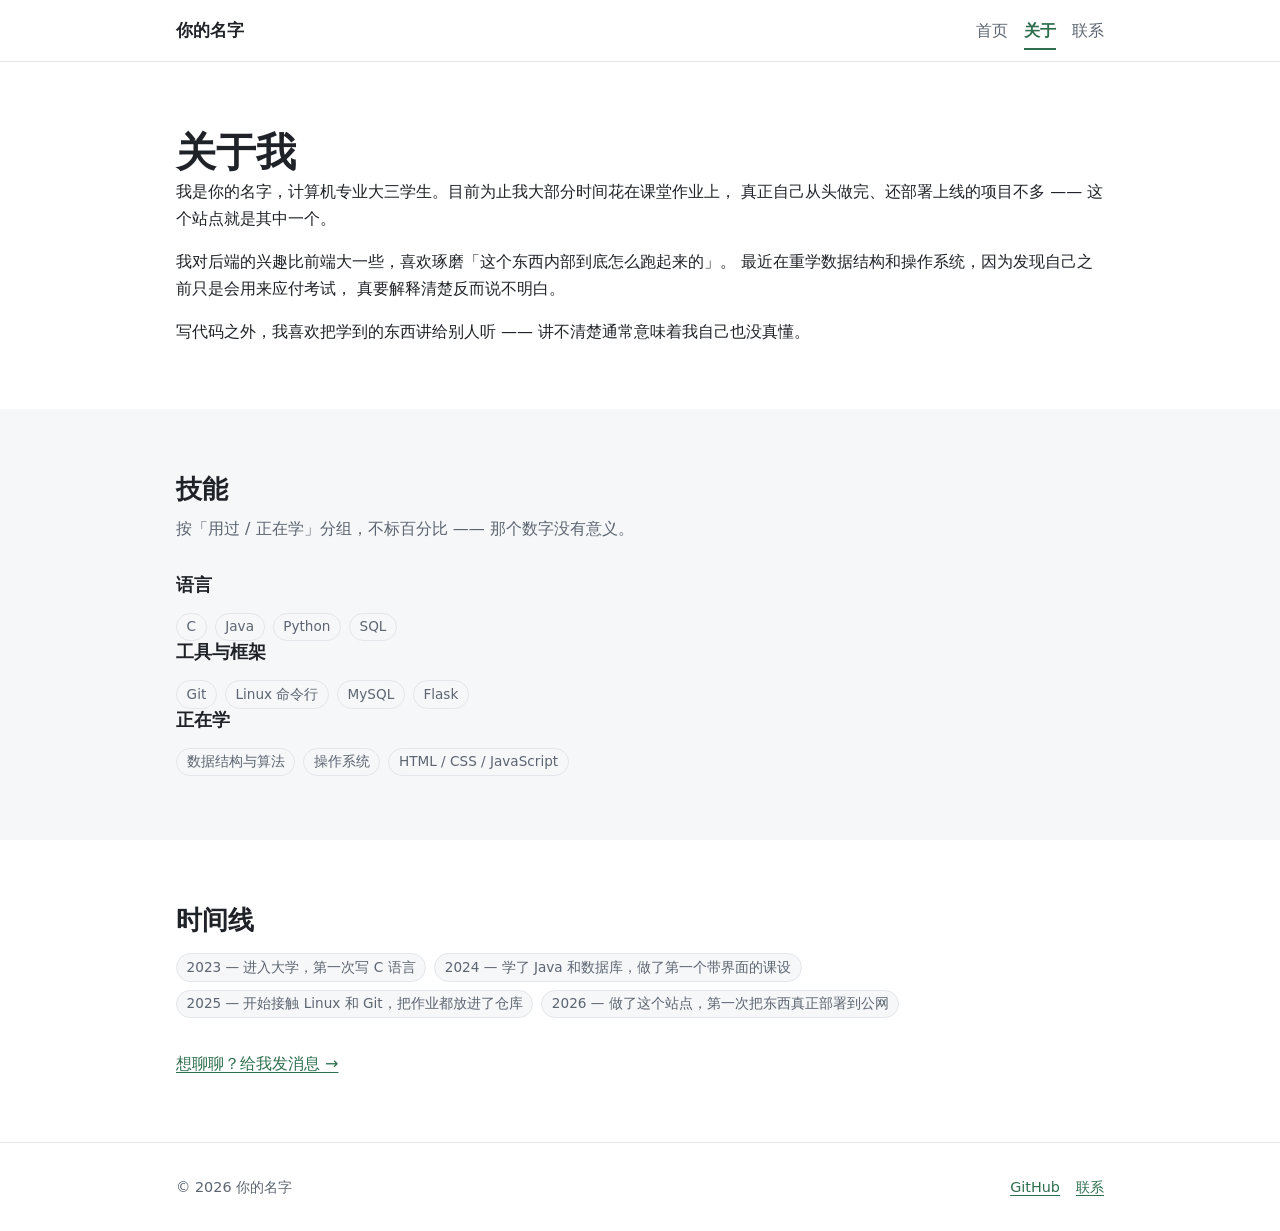
==== about.html @ db7c6207 "Build personal portfolio site: three pages, shared stylesheet, minimal JS Replace the placeholder in" ====
<!DOCTYPE html>
<html lang="zh-CN">
<head>
  <meta charset="UTF-8">
  <meta name="viewport" content="width=device-width, initial-scale=1">
  <title>关于 — 你的名字</title>
  <meta name="description" content="关于你的名字：计算机专业大三学生，正在学习什么、做过什么。">
  <link rel="icon" href="favicon.svg">
  <link rel="stylesheet" href="styles/main.css">
  <script defer src="js/main.js"></script>
</head>
<body>
  <a class="skip-link" href="#main">跳到主要内容</a>

  <!-- NAV: 三页保持一致 -->
  <header class="site-header">
    <div class="container header-inner">
      <a class="brand" href="index.html">你的名字</a>

      <button class="nav-toggle" type="button" aria-expanded="false" aria-controls="site-nav">
        <span class="visually-hidden">切换导航菜单</span>
        <span class="nav-toggle-bar" aria-hidden="true"></span>
        <span class="nav-toggle-bar" aria-hidden="true"></span>
        <span class="nav-toggle-bar" aria-hidden="true"></span>
      </button>

      <nav class="nav" id="site-nav" aria-label="主导航">
        <ul class="nav-list">
          <li><a href="index.html">首页</a></li>
          <li><a href="about.html" aria-current="page">关于</a></li>
          <li><a href="contact.html">联系</a></li>
        </ul>
      </nav>
    </div>
  </header>

  <main id="main">
    <section class="section">
      <div class="container">
        <h1>关于我</h1>

        <!-- TODO: 全部换成你自己的话。别写得像简历模板，具体一点。 -->
        <p>
          我是你的名字，计算机专业大三学生。目前为止我大部分时间花在课堂作业上，
          真正自己从头做完、还部署上线的项目不多 —— 这个站点就是其中一个。
        </p>
        <p>
          我对后端的兴趣比前端大一些，喜欢琢磨「这个东西内部到底怎么跑起来的」。
          最近在重学数据结构和操作系统，因为发现自己之前只是会用来应付考试，
          真要解释清楚反而说不明白。
        </p>
        <p>
          写代码之外，我喜欢把学到的东西讲给别人听 —— 讲不清楚通常意味着我自己也没真懂。
        </p>
      </div>
    </section>

    <section class="section section-surface">
      <div class="container">
        <h2>技能</h2>
        <p class="section-lead">按「用过 / 正在学」分组，不标百分比 —— 那个数字没有意义。</p>

        <!-- TODO: 换成你真实学过的语言和工具，不会的就别写 -->
        <h3>语言</h3>
        <ul class="tag-list">
          <li class="tag">C</li>
          <li class="tag">Java</li>
          <li class="tag">Python</li>
          <li class="tag">SQL</li>
        </ul>

        <h3>工具与框架</h3>
        <ul class="tag-list">
          <li class="tag">Git</li>
          <li class="tag">Linux 命令行</li>
          <li class="tag">MySQL</li>
          <li class="tag">Flask</li>
        </ul>

        <h3>正在学</h3>
        <ul class="tag-list">
          <li class="tag">数据结构与算法</li>
          <li class="tag">操作系统</li>
          <li class="tag">HTML / CSS / JavaScript</li>
        </ul>
      </div>
    </section>

    <section class="section">
      <div class="container">
        <h2>时间线</h2>
        <!-- TODO: 换成你真实的经历，3~5 条即可。一条一行，不要写成长段落。 -->
        <ul class="tag-list">
          <li class="tag">2023 — 进入大学，第一次写 C 语言</li>
          <li class="tag">2024 — 学了 Java 和数据库，做了第一个带界面的课设</li>
          <li class="tag">2025 — 开始接触 Linux 和 Git，把作业都放进了仓库</li>
          <li class="tag">2026 — 做了这个站点，第一次把东西真正部署到公网</li>
        </ul>

        <div class="btn-row">
          <a href="contact.html">想聊聊？给我发消息 →</a>
        </div>
      </div>
    </section>
  </main>

  <!-- FOOTER: 三页保持一致 -->
  <footer class="site-footer">
    <div class="container footer-inner">
      <p>© <span id="year">2026</span> 你的名字</p>
      <ul class="footer-links">
        <li><a href="https://github.com/xchs-666">GitHub</a></li>
        <li><a href="contact.html">联系</a></li>
      </ul>
    </div>
  </footer>
</body>
</html>
---- styles/main.css ----
/* ==========================================================================
   1. Reset & base
   ========================================================================== */

*,
*::before,
*::after {
  box-sizing: border-box;
}

html {
  -webkit-text-size-adjust: 100%;
}

body,
h1, h2, h3, p, ul, figure {
  margin: 0;
}

ul {
  padding: 0;
  list-style: none;
}

img {
  max-width: 100%;
  display: block;
}


/* ==========================================================================
   2. Design tokens
   所有颜色、间距、字号都从这里取。改一处，全站跟着变。
   ========================================================================== */

:root {
  /* 颜色 */
  --color-bg:      #ffffff;
  --color-surface: #f6f7f9;
  --color-text:    #1f2328;
  --color-muted:   #5c6570;
  --color-accent:  #2f6f4e;
  --color-border:  #e3e6ea;

  /* 字体 */
  --font-body: system-ui, -apple-system, "Segoe UI", Roboto,
               "Microsoft YaHei", Arial, sans-serif;

  /* 间距（尺码名比数字好读） */
  --space-sm: 0.5rem;
  --space-md: 1rem;
  --space-lg: 2rem;
  --space-xl: 4rem;

  /* 形状 */
  --max-width: 960px;
  --radius: 10px;
  --shadow: 0 1px 3px rgb(0 0 0 / 8%);
}


/* ==========================================================================
   3. Base elements
   ========================================================================== */

body {
  font-family: var(--font-body);
  font-size: 1rem;
  line-height: 1.7;
  color: var(--color-text);
  background: var(--color-bg);
}

h1, h2, h3 {
  line-height: 1.3;
  font-weight: 650;
}

h1 { font-size: 1.75rem; }
h2 { font-size: 1.4rem; }
h3 { font-size: 1.1rem; }

p + p {
  margin-top: var(--space-md);
}

a {
  color: var(--color-accent);
  text-decoration-thickness: 1px;
  text-underline-offset: 3px;
}

a:hover {
  text-decoration-thickness: 2px;
}

/* 键盘聚焦时给个明确的视觉反馈 */
:focus-visible {
  outline: 3px solid var(--color-accent);
  outline-offset: 2px;
  border-radius: 3px;
}


/* ==========================================================================
   4. Layout
   ========================================================================== */

.container {
  max-width: var(--max-width);
  margin: 0 auto;
  padding: 0 var(--space-md);
}

.section {
  padding: var(--space-xl) 0;
}

.section-surface {
  background: var(--color-surface);
}

.section-lead {
  color: var(--color-muted);
  margin-top: var(--space-sm);
  margin-bottom: var(--space-lg);
}

/* 一行代码搞定响应式列数：手机 1 列、平板 2 列、桌面 3 列，不用写媒体查询 */
.project-grid {
  display: grid;
  grid-template-columns: repeat(auto-fit, minmax(260px, 1fr));
  gap: var(--space-lg);
}


/* ==========================================================================
   5. Components
   ========================================================================== */

/* --- 跳转链接：平时藏起来，Tab 聚焦时出现 --- */
.skip-link {
  position: absolute;
  left: -9999px;
  top: 0;
  z-index: 10;
  padding: var(--space-sm) var(--space-md);
  background: var(--color-accent);
  color: #fff;
  text-decoration: none;
}

.skip-link:focus {
  left: 0;
}

/* --- 页头 --- */
.site-header {
  border-bottom: 1px solid var(--color-border);
  background: var(--color-bg);
}

.header-inner {
  display: flex;
  align-items: center;
  justify-content: space-between;
  flex-wrap: wrap;
  gap: var(--space-sm);
  padding-top: var(--space-md);
  padding-bottom: var(--space-md);
}

.brand {
  font-weight: 650;
  font-size: 1.05rem;
  color: var(--color-text);
  text-decoration: none;
}

/* --- 导航 --- */
.nav-list {
  display: flex;
  gap: var(--space-md);
}

.nav-list a {
  color: var(--color-muted);
  text-decoration: none;
  padding: var(--space-sm) 0;
}

.nav-list a:hover {
  color: var(--color-text);
}

/* 当前页高亮：靠 HTML 里的 aria-current，不需要 JS */
.nav-list a[aria-current="page"] {
  color: var(--color-accent);
  font-weight: 650;
  border-bottom: 2px solid var(--color-accent);
}

/* --- 汉堡按钮：手机上显示，桌面隐藏 --- */
.nav-toggle {
  display: inline-flex;
  flex-direction: column;
  justify-content: center;
  gap: 5px;
  width: 44px;
  height: 44px;
  padding: 0 10px;
  background: none;
  border: 1px solid var(--color-border);
  border-radius: var(--radius);
  cursor: pointer;
}

.nav-toggle-bar {
  display: block;
  height: 2px;
  background: var(--color-text);
  border-radius: 2px;
}

/* --- Hero --- */
.hero {
  padding: var(--space-xl) 0;
}

.hero-inner {
  display: flex;
  flex-direction: column;
  gap: var(--space-lg);
  align-items: flex-start;
}

.hero-lead {
  margin-top: var(--space-md);
  color: var(--color-muted);
  max-width: 46ch;
}

/* 用首字母占位，避免第一版依赖图片文件 */
.avatar {
  display: grid;
  place-items: center;
  width: 96px;
  height: 96px;
  flex-shrink: 0;
  border-radius: 50%;
  background: var(--color-accent);
  color: #fff;
  font-weight: 650;
  font-size: 1.5rem;
  letter-spacing: 1px;
}

/* --- 按钮 --- */
.btn-row {
  display: flex;
  flex-wrap: wrap;
  gap: var(--space-sm);
  margin-top: var(--space-lg);
}

.btn {
  display: inline-block;
  padding: 0.6rem 1.2rem;
  border: 1px solid var(--color-accent);
  border-radius: var(--radius);
  background: var(--color-accent);
  color: #fff;
  text-decoration: none;
  font-weight: 600;
}

.btn:hover {
  opacity: 0.88;
}

.btn-ghost {
  background: transparent;
  color: var(--color-accent);
}

.btn-ghost:hover {
  background: var(--color-surface);
  opacity: 1;
}

/* --- 项目卡片 --- */
.project-card {
  display: flex;
  flex-direction: column;
  padding: var(--space-lg);
  border: 1px solid var(--color-border);
  border-radius: var(--radius);
  background: var(--color-bg);
  box-shadow: var(--shadow);
}

.project-card p {
  margin-top: var(--space-sm);
  color: var(--color-muted);
}

.tag-list {
  display: flex;
  flex-wrap: wrap;
  gap: var(--space-sm);
  margin-top: var(--space-md);
}

.tag {
  padding: 0.15rem 0.6rem;
  border-radius: 999px;
  background: var(--color-surface);
  border: 1px solid var(--color-border);
  color: var(--color-muted);
  font-size: 0.85rem;
  line-height: 1.6;
}

.card-links {
  display: flex;
  gap: var(--space-md);
  /* margin-top:auto 把链接压到卡片底部，卡片高度不齐时也能对齐 */
  margin-top: auto;
  padding-top: var(--space-md);
}

/* --- 联系列表 --- */
.contact-list {
  display: grid;
  gap: var(--space-md);
  margin-top: var(--space-lg);
}

.contact-list a {
  font-weight: 600;
}

/* --- 页脚 --- */
.site-footer {
  border-top: 1px solid var(--color-border);
  padding: var(--space-lg) 0;
  color: var(--color-muted);
  font-size: 0.9rem;
}

.footer-inner {
  display: flex;
  flex-wrap: wrap;
  gap: var(--space-sm) var(--space-md);
  align-items: center;
  justify-content: space-between;
}

.footer-links {
  display: flex;
  gap: var(--space-md);
}


/* ==========================================================================
   6. Utilities
   只有两个。工具类一旦多过组件类，你就是在手搓一个更差的 Tailwind。
   ========================================================================== */

.visually-hidden {
  position: absolute;
  width: 1px;
  height: 1px;
  padding: 0;
  margin: -1px;
  overflow: hidden;
  clip-path: inset(50%);
  white-space: nowrap;
}

.muted {
  color: var(--color-muted);
}


/* ==========================================================================
   7. Media queries
   全部集中在文件末尾，断点散乱时一眼可见。
   注意：媒体查询条件里不能用 var()，必须硬编码数字。
   ========================================================================== */

/* 640px：手机 / 桌面的分界。
   以下（基础规则里）导航折叠、汉堡显示、hero 纵向堆叠；
   以上恢复成横向。 */
@media (min-width: 640px) {
  h1 { font-size: 2.5rem; }
  h2 { font-size: 1.6rem; }

  .hero-inner {
    flex-direction: row-reverse;
    align-items: center;
    justify-content: space-between;
    gap: var(--space-xl);
  }

  .nav-toggle {
    display: none;
  }

  /* 桌面端导航始终可见，覆盖掉 JS 切换的 is-open 状态 */
  .nav {
    display: block;
  }
}

/* 640px 以下：导航默认收起，靠 .is-open 展开 */
@media (max-width: 639px) {
  .nav {
    display: none;
    width: 100%;
  }

  .nav.is-open {
    display: block;
  }

  .nav-list {
    flex-direction: column;
    gap: 0;
  }

  .nav-list a {
    display: block;
    padding: var(--space-sm) 0;
    border-bottom: 1px solid var(--color-border);
  }

  .nav-list a[aria-current="page"] {
    border-bottom-color: var(--color-border);
  }
}
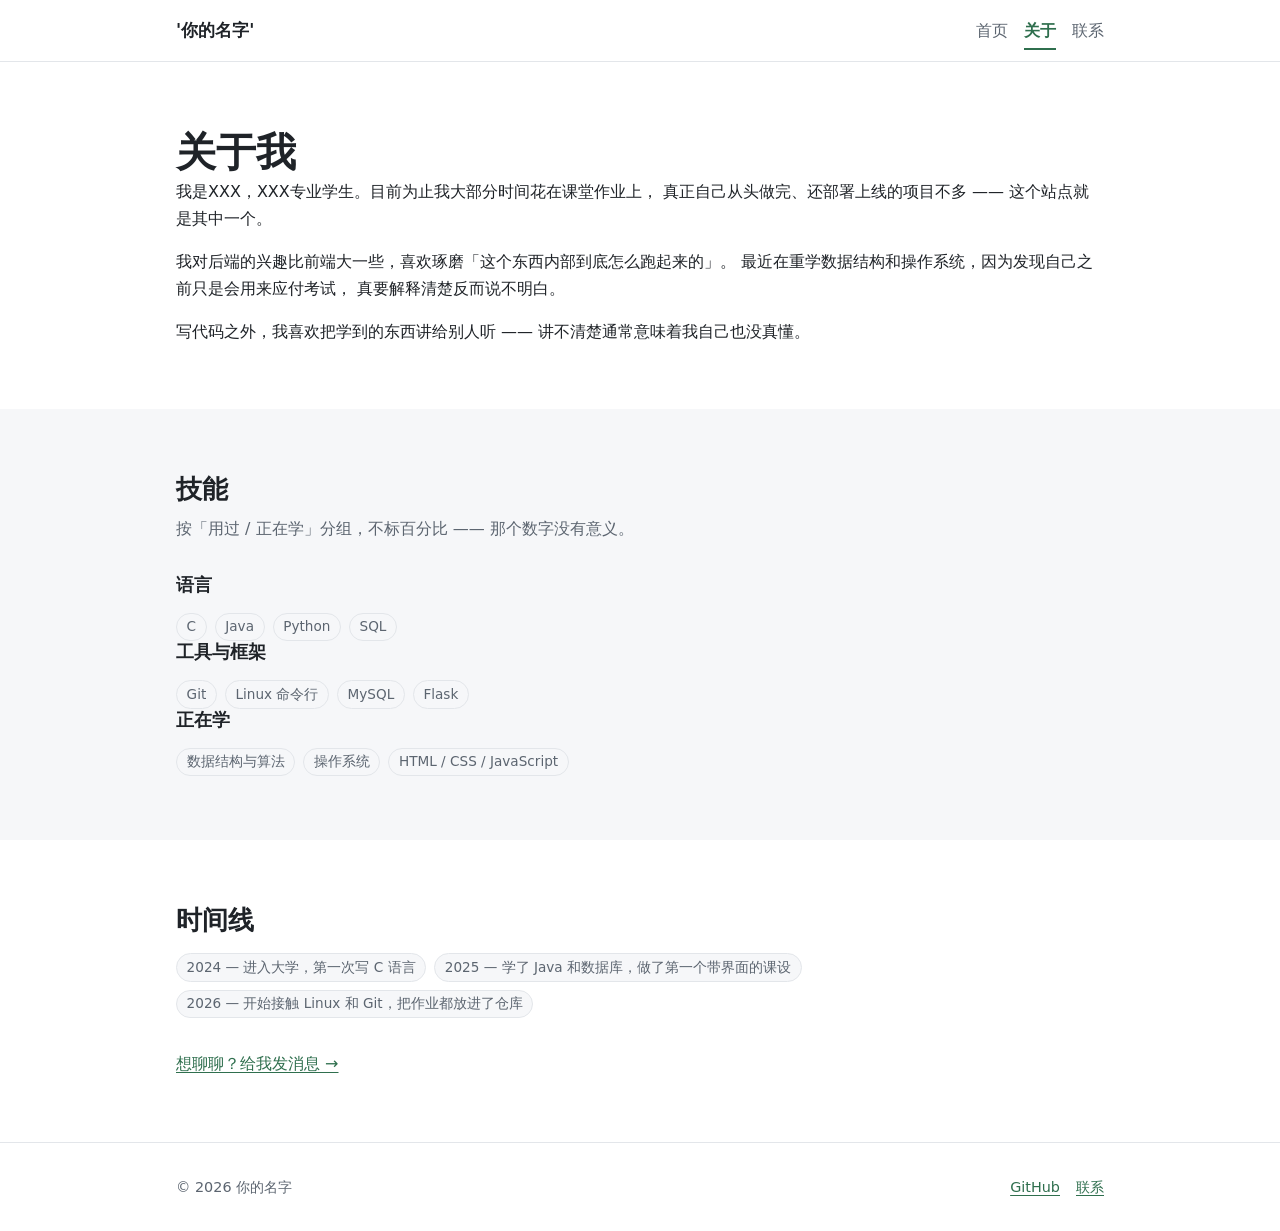
==== commit dc162c3d: "Update about page bio and timeline, adjust name in nav and footer" ====
--- a/about.html
+++ b/about.html
@@ -15,7 +15,7 @@
   <!-- NAV: 三页保持一致 -->
   <header class="site-header">
     <div class="container header-inner">
-      <a class="brand" href="index.html">你的名字</a>
+      <a class="brand" href="index.html">'你的名字'</a>
 
       <button class="nav-toggle" type="button" aria-expanded="false" aria-controls="site-nav">
         <span class="visually-hidden">切换导航菜单</span>
@@ -41,7 +41,7 @@
 
         <!-- TODO: 全部换成你自己的话。别写得像简历模板，具体一点。 -->
         <p>
-          我是你的名字，计算机专业大三学生。目前为止我大部分时间花在课堂作业上，
+          我是XXX，XXX专业学生。目前为止我大部分时间花在课堂作业上，
           真正自己从头做完、还部署上线的项目不多 —— 这个站点就是其中一个。
         </p>
         <p>
@@ -91,10 +91,9 @@
         <h2>时间线</h2>
         <!-- TODO: 换成你真实的经历，3~5 条即可。一条一行，不要写成长段落。 -->
         <ul class="tag-list">
-          <li class="tag">2023 — 进入大学，第一次写 C 语言</li>
-          <li class="tag">2024 — 学了 Java 和数据库，做了第一个带界面的课设</li>
-          <li class="tag">2025 — 开始接触 Linux 和 Git，把作业都放进了仓库</li>
-          <li class="tag">2026 — 做了这个站点，第一次把东西真正部署到公网</li>
+          <li class="tag">2024 — 进入大学，第一次写 C 语言</li>
+          <li class="tag">2025 — 学了 Java 和数据库，做了第一个带界面的课设</li>
+          <li class="tag">2026 — 开始接触 Linux 和 Git，把作业都放进了仓库</li>
         </ul>
 
         <div class="btn-row">
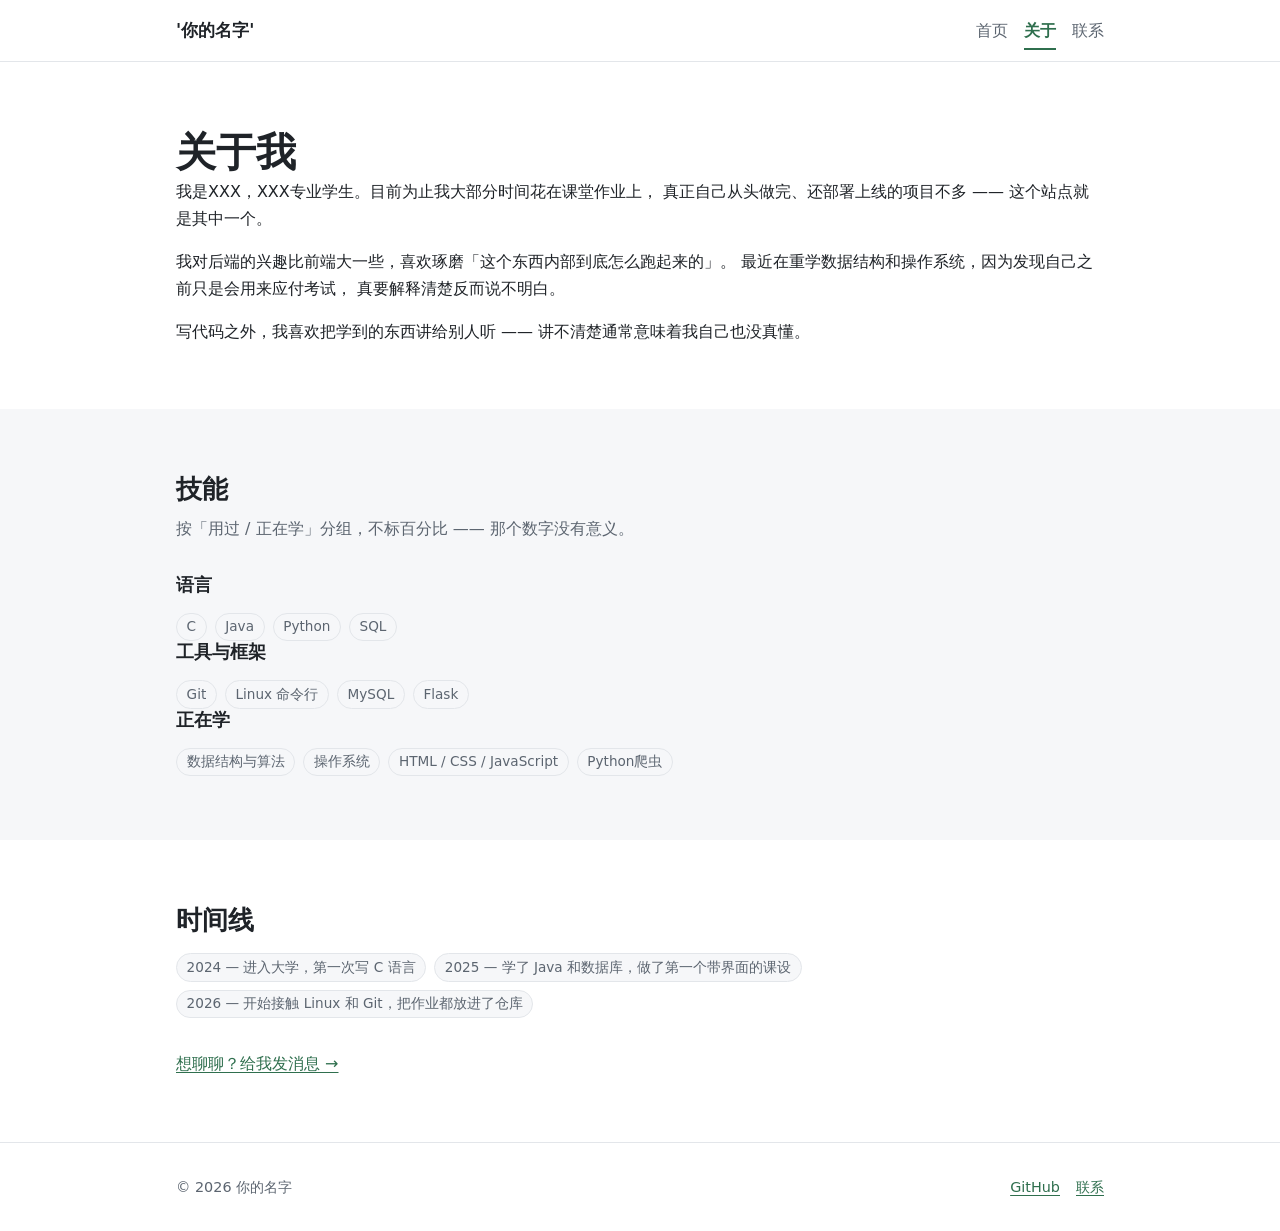
==== commit 95a2a7d0: "添加了正在学Python爬虫" ====
--- a/about.html
+++ b/about.html
@@ -82,6 +82,7 @@
           <li class="tag">数据结构与算法</li>
           <li class="tag">操作系统</li>
           <li class="tag">HTML / CSS / JavaScript</li>
+          <li class="tag">Python爬虫</li>
         </ul>
       </div>
     </section>
